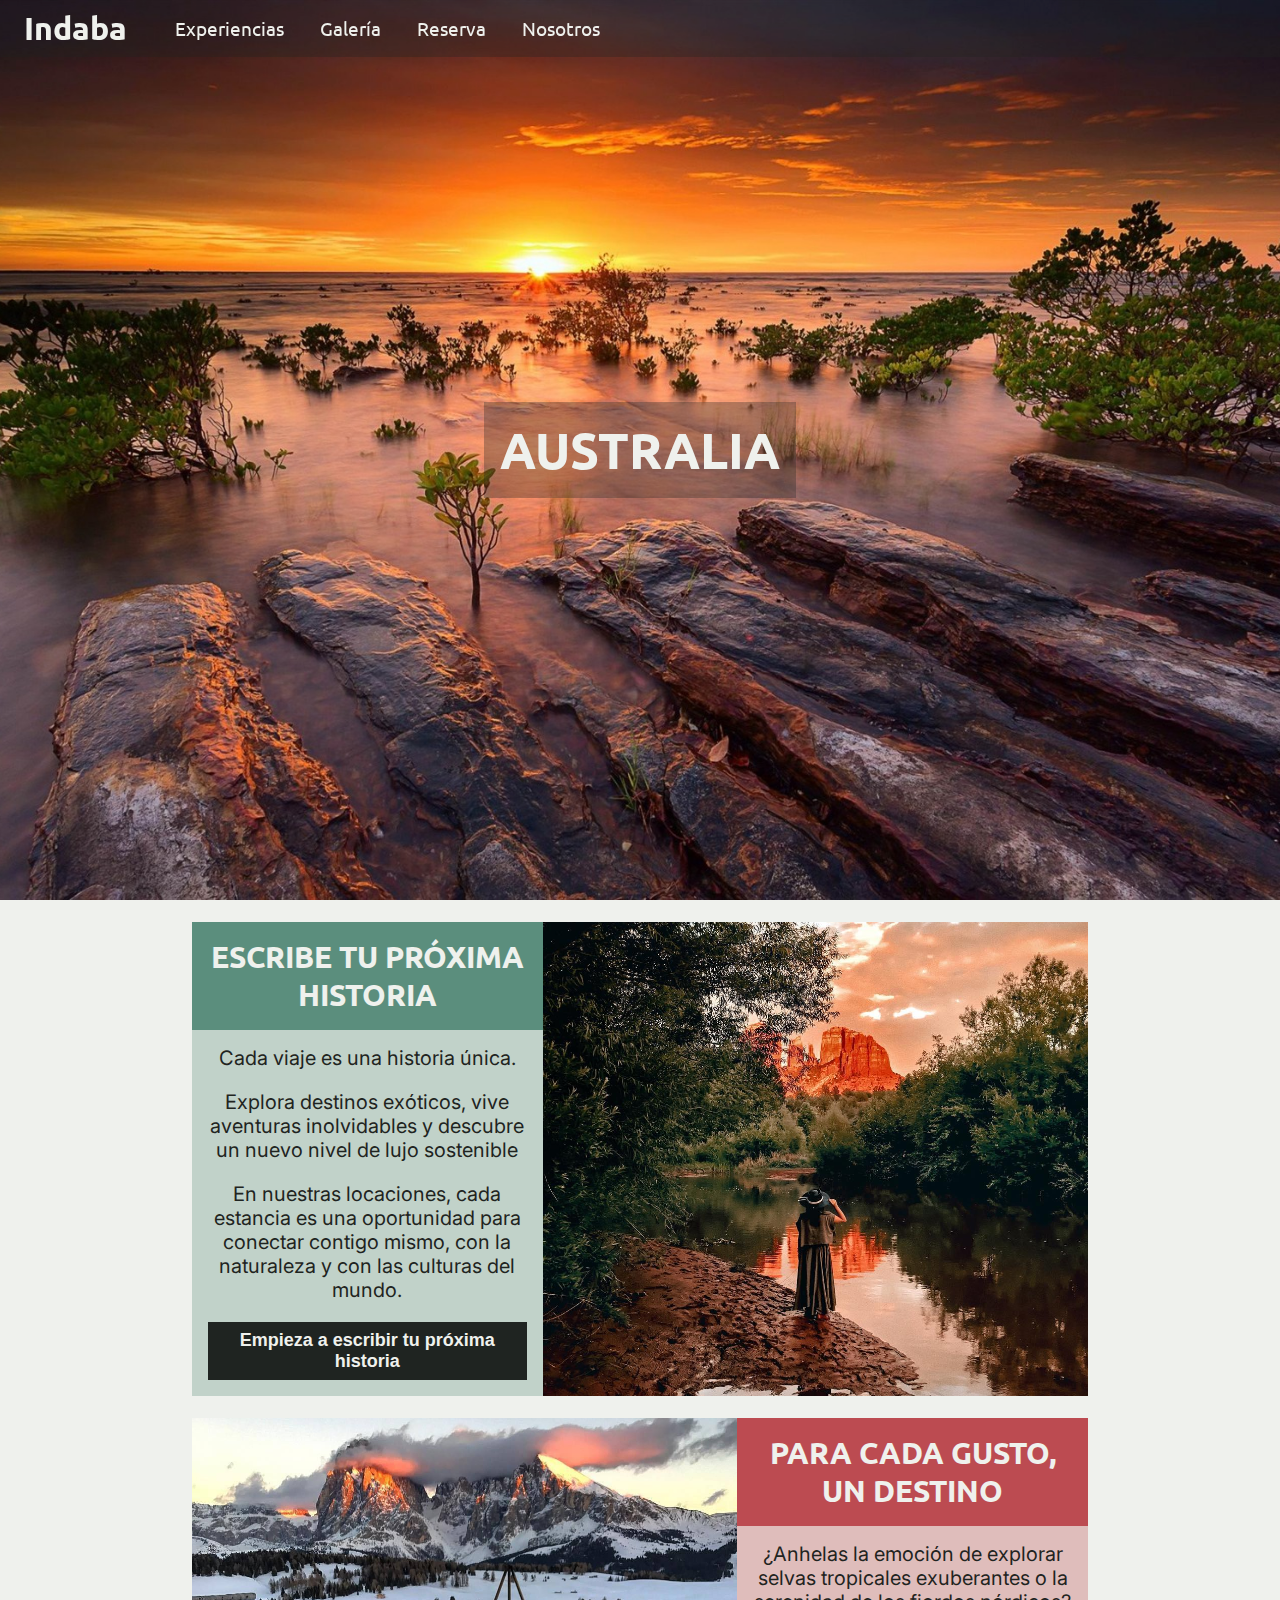
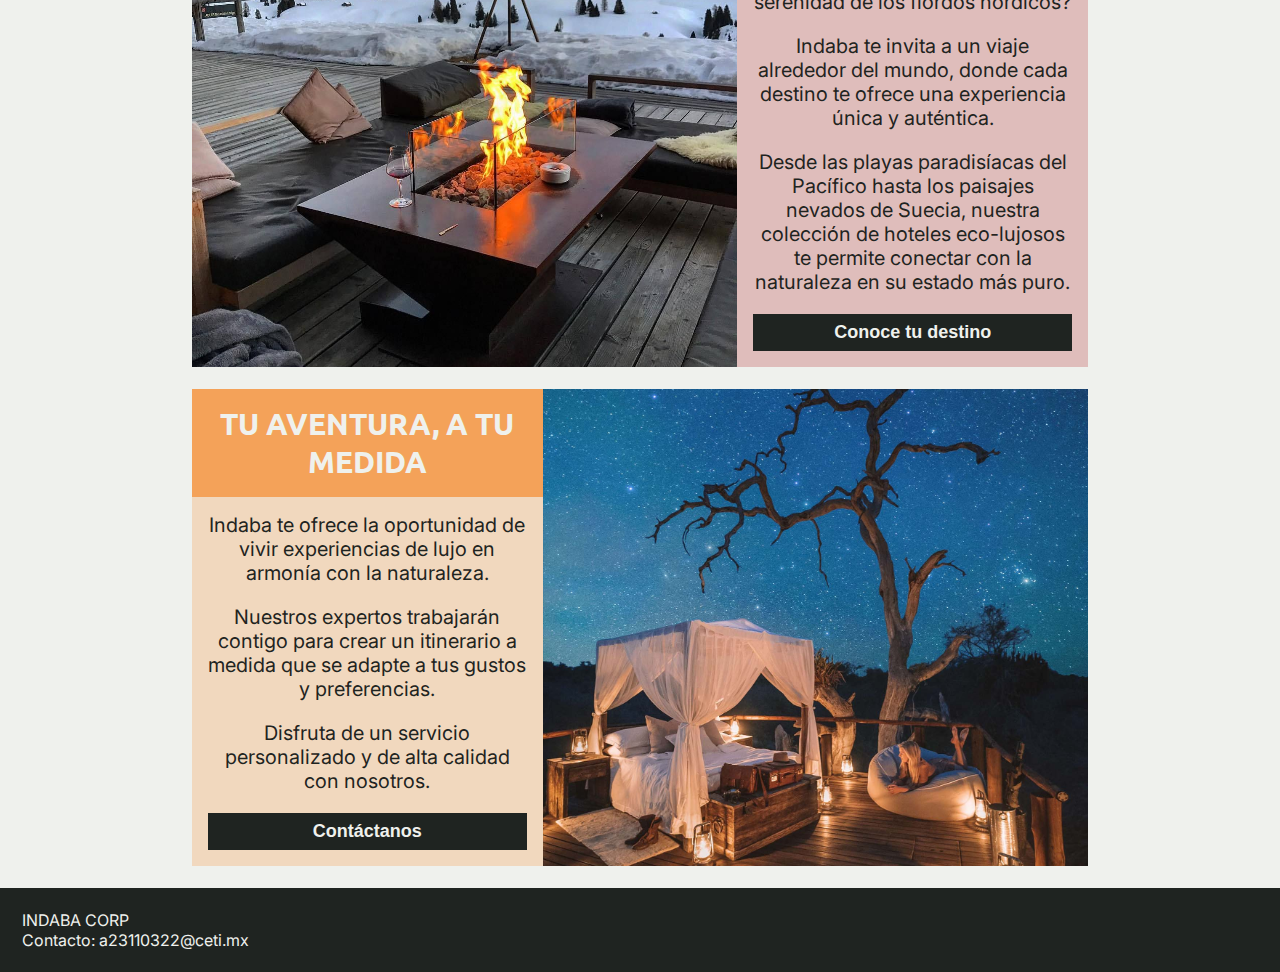
==== index.html @ 70bb821d "seccion main no js" ====
<!DOCTYPE html>
<html lang="en">
<head>
    <meta charset="UTF-8">
    <meta name="viewport" content="width=device-width, initial-scale=1.0">
    <link rel="stylesheet" href="./styles/main.css">
    <link rel="preconnect" href="https://fonts.googleapis.com">
    <link rel="preconnect" href="https://fonts.gstatic.com" crossorigin>
    <link href="https://fonts.googleapis.com/css2?family=Ubuntu:ital,wght@0,300;0,400;0,500;0,700;1,300;1,400;1,500;1,700&display=swap" rel="stylesheet">
    <link href="https://fonts.googleapis.com/css2?family=Inter:ital,opsz,wght@0,14..32,100..900;1,14..32,100..900&display=swap" rel="stylesheet">
    <title>Indaba</title>
</head>
<body>
    <header>
        <h1>Indaba</h1>
        <nav>
            <ul>
                <!-- <li><a href="">Inicio</a></li> -->
                <li><a href="">Experiencias</a></li>
                <li><a href="">Galería</a></li>
                <li><a href="">Reserva</a></li>
                <li><a href="">Nosotros</a></li>
            </ul>
        </nav>
    </header>
    <main class="img-main main-australia foto-cover">
        <h1 class="country-title">AUSTRALIA</h1>
    </main>
    <article class="main-article">
        <section class="article-text">
            <h1 class="fondo-hoja">ESCRIBE TU PRÓXIMA HISTORIA</h1>
            <div class="article-paragraph fondo-hoja-transparente">
                <p>Cada viaje es una historia única. </p>
                <p>Explora destinos exóticos, vive aventuras inolvidables y descubre un nuevo nivel de lujo sostenible</p>
                <p>En nuestras locaciones, cada estancia es una oportunidad para conectar contigo mismo, con la naturaleza y con las culturas del mundo.</p>
                <a href="">Empieza a escribir tu próxima historia</a>
            
            </div>
        </section>
        <section class="article-img foto-cover main-historia">

        </section>
        
    </article>
    <article class="main-article">
        <section class="article-img foto-cover main-destino">
            
        </section>
        <section class="article-text">
            <h1 class="fondo-arcilla">PARA CADA GUSTO, UN DESTINO</h1>
            <div class="article-paragraph fondo-arcilla-transparente">
                <p>¿Anhelas la emoción de explorar selvas tropicales exuberantes o la serenidad de los fiordos nórdicos?</p>
                <p>Indaba te invita a un viaje alrededor del mundo, donde cada destino te ofrece una experiencia única y auténtica. </p>
                <p>Desde las playas paradisíacas del Pacífico hasta los paisajes nevados de Suecia, nuestra colección de hoteles eco-lujosos te permite conectar con la naturaleza en su estado más puro.</p>
                <a href="">Conoce tu destino</a>
            
            </div>
        </section>
        
        
    </article>


    <article class="main-article">
        <section class="article-text">
            <h1 class="fondo-naranja">TU AVENTURA, A TU MEDIDA</h1>
            <div class="article-paragraph fondo-naranja-transparente">
                <p>Indaba te ofrece la oportunidad de vivir experiencias de lujo en armonía con la naturaleza. </p>
                <p>Nuestros expertos trabajarán contigo para crear un itinerario a medida que se adapte a tus gustos y preferencias.</p>
                <p>Disfruta de un servicio personalizado y de alta calidad con nosotros.</p>
                <a href="">Contáctanos</a>
            
            </div>
        </section>
        <section class="article-img foto-cover main-medida">

        </section>
        
    </article>
    

    <footer>
        <p>INDABA CORP</p>
        <p>Contacto: a23110322@ceti.mx</p>
    </footer>
</body>
</html>
---- styles/main.css ----
:root {
    --blanco: #eff1ed;
    --negro: #1f2421;
    --olivo: #8CB369;
    --amarillo: #F4E285;
    --naranja: #F4A259;
    --hoja: #5B8E7D;
    --arcilla: #BC4B51;
    --fuente-principal: Ubuntu, sans-serif;
    --fuente-secundaria: Inter;
    --negro-transparente: #1f242150;
    --hoja-transparente: #5B8E7D50;
    --arcilla-trasnparente: #BC4B5150;
    --naranja-transparente: #F4A25950;
    --amarillo-transparente: #F4E285;
    --olivo-transparente: #8CB36950;
}


.fondo-blanco{
    background-color: var(--blanco);
}

/* Clases de fondo para cada color */

.fondo-negro {
    background-color: var(--negro);
  }
  
  .fondo-olivo {
    background-color: var(--olivo);
  }
  
  .fondo-amarillo {
    background-color: var(--amarillo);
  }
  
  .fondo-naranja {
    background-color: var(--naranja);
  }
  
  .fondo-hoja {
    background-color: var(--hoja);
  }
  
  .fondo-arcilla {
    background-color: var(--arcilla);
  }
  
  /* Clases de fondo para los colores transparentes */
  
  .fondo-negro-transparente {
    background-color: var(--negro-transparente);
  }
  
  .fondo-hoja-transparente {
    background-color: var(--hoja-transparente);
  }
  
  .fondo-arcilla-transparente {
    background-color: var(--arcilla-trasnparente);
  }
  
  .fondo-naranja-transparente {
    background-color: var(--naranja-transparente);
  }
  
  .fondo-amarillo-transparente {
    background-color: var(--amarillo-transparente);
  }
  
  .fondo-olivo-transparente {
    background-color: var(--olivo-transparente);
  }

html, body {
    margin: 0;
    padding: 0;
    box-sizing: border-box;
    font-size: 16px;
    font-family: sans-serif;
    background-color: var(--blanco);
  }


h1, h2{
    font-family: var(--fuente-principal);
    color: var(--negro);
    margin: 0px;
}

p{
    font-family: var(--fuente-secundaria);
    color: var(--negro);
}
header{
    display: flex;
    flex-direction: row;
    align-items: center;
    margin: 0;
    background-color: var(--negro-transparente);
    position: fixed;
    top: 0;
    padding: 0px 24px;
    width: 100%;
}
header h1{
    color: var(--blanco);
}
nav ul{
    display: flex;
    list-style: none;
    justify-content: space-around;
    gap: 20px;
}

nav ul li a{
    color: var(--blanco);
    font-family: var(--fuente-principal);
    text-decoration: none;
    font-size: 1.2rem;
    padding: 8px;
}

nav ul li a:hover{
    color: var(--blanco);
    background-color: var(--negro);
}

.navSelected{
    color: var(--blanco);
    background-color: var(--negro);
}


.img-main{
    width: 100%;
    height: 100vh;
    background-color: var(--arcilla);
    display: flex;
    justify-content: center;
    align-items: center;

}

.country-title{
    color: var(--blanco);
    font-size: 50px;
    background-color: var(--negro-transparente);    
    padding: 16px;    
}

article{
    width: 70%;
    margin: 22px 0px;
    margin-left: 15%;
}

.main-article{
    display: flex;

}

.main-article h1{
    color: var(--blanco);
    
    text-align: center;
    padding: 16px;
    font-size: 30px;
    margin: 0;
}

.main-article p{
    margin-top: 0;
    font-size: 20px;
    text-align: center;
}

.main-article a{
    color: var(--blanco);
    background-color: var(--negro);
    padding: 8px 12px;
    font-weight: bold;
    text-decoration: none;
   text-align: center;
   display: block;
   font-size: 18px;
    
}

.main-article a:hover{
    background-color: var(--negro-transparente);
    color: var(--negro);
}
.article-text{
    width: 45%;
}

.article-paragraph{
    padding: 16px;
}

.article-img{
    background-color: var(--negro);
    width: 70%;
}

.foto-cover{
    background-size: cover;
    background-position: center;
}

.main-australia{
    background-image: url('./../assets/australia-main.jpg');
    
}

  .main-historia{
    background-image: url('./../assets/main-historia.jpg');
  }

.main-destino{
    background-image: url('./../assets/main-destino.jpg');
}

.main-medida{
    background-image: url('./../assets/main-medida.jpg');

}


footer{
    background-color: var(--negro);
    padding: 22px;
}

footer p{
    margin: 0;
    color: var(--blanco);

}
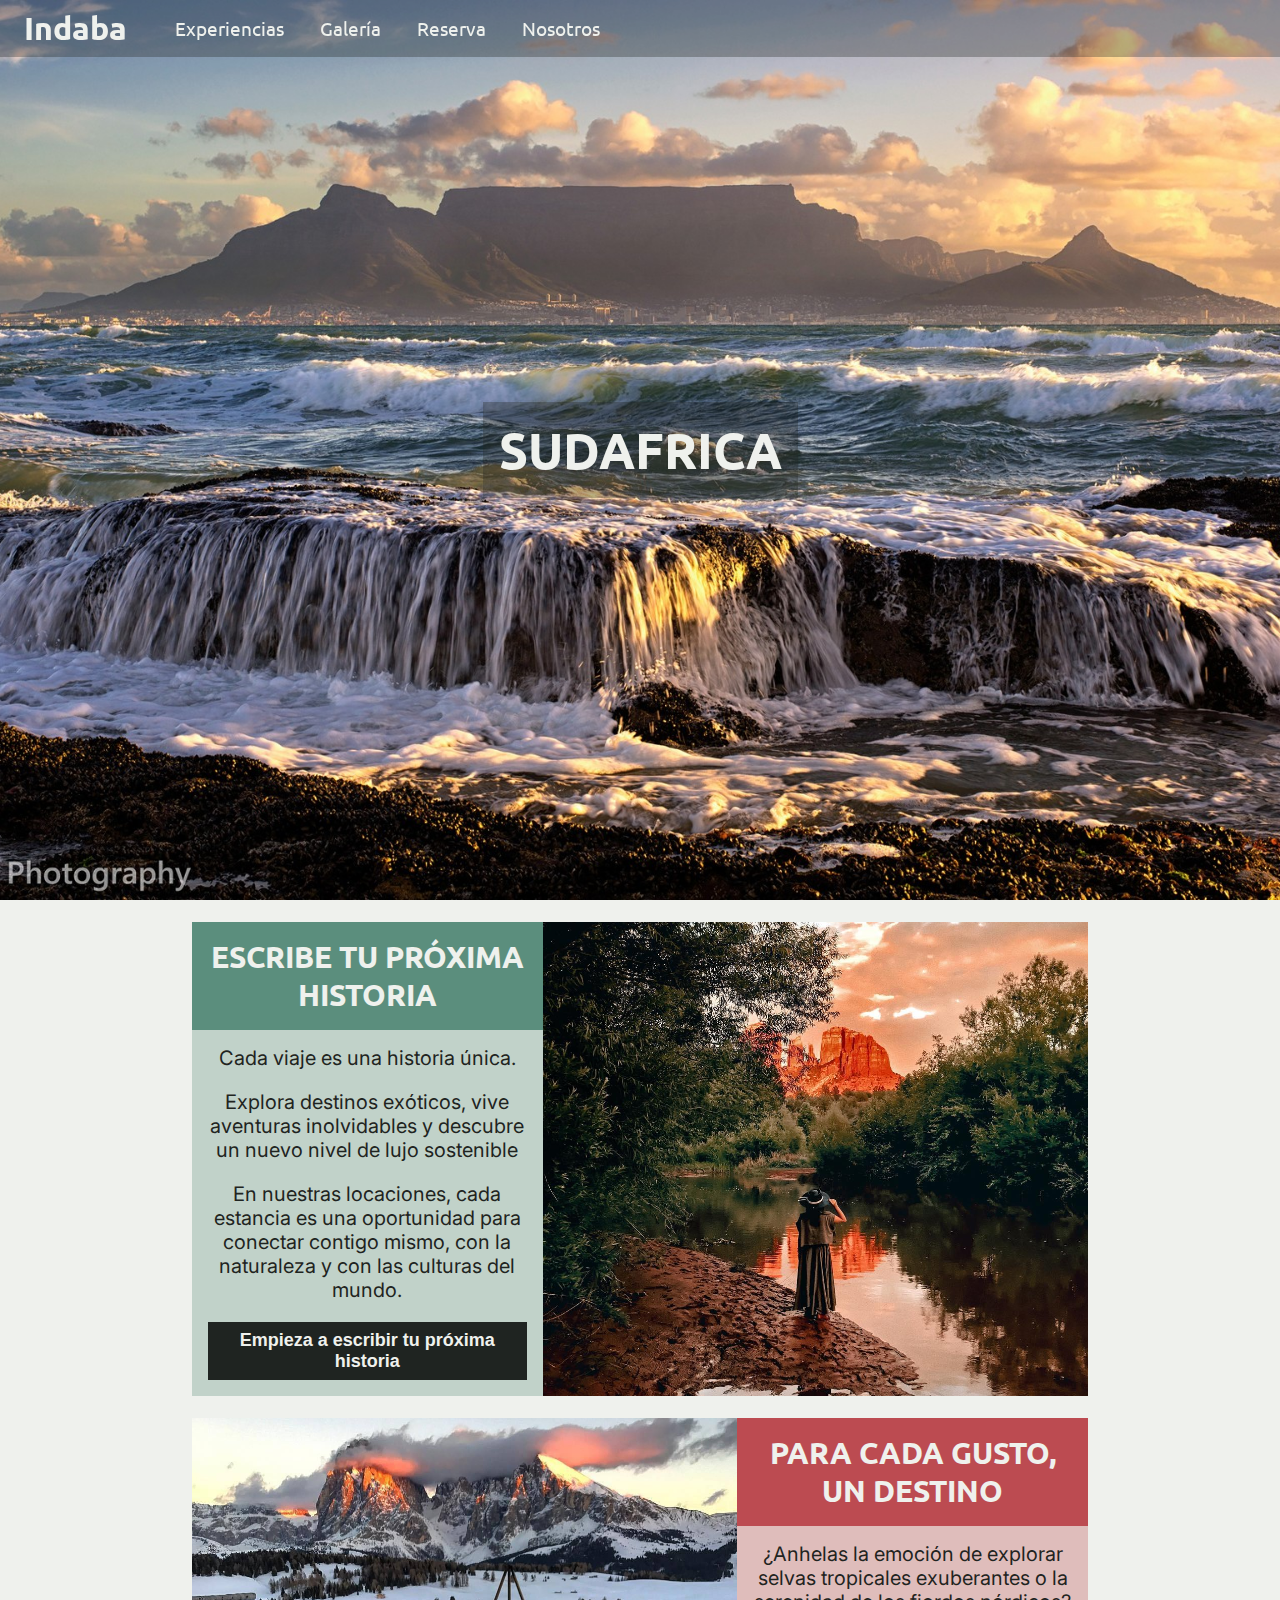
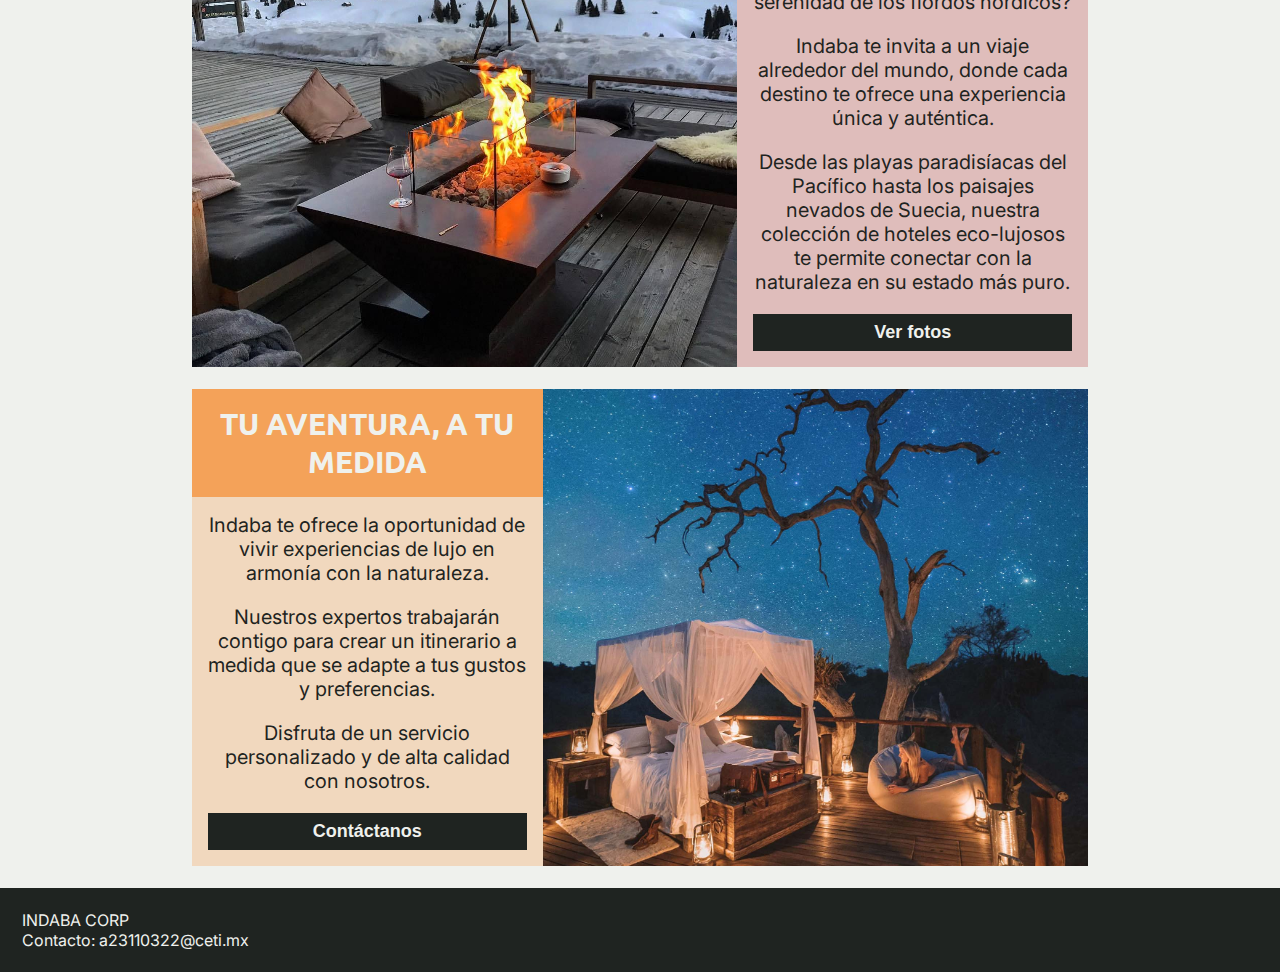
==== commit 599d82e8: "logica de cambio main img" ====
--- a/index.html
+++ b/index.html
@@ -8,6 +8,7 @@
     <link rel="preconnect" href="https://fonts.gstatic.com" crossorigin>
     <link href="https://fonts.googleapis.com/css2?family=Ubuntu:ital,wght@0,300;0,400;0,500;0,700;1,300;1,400;1,500;1,700&display=swap" rel="stylesheet">
     <link href="https://fonts.googleapis.com/css2?family=Inter:ital,opsz,wght@0,14..32,100..900;1,14..32,100..900&display=swap" rel="stylesheet">
+    
     <title>Indaba</title>
 </head>
 <body>
@@ -23,8 +24,8 @@
             </ul>
         </nav>
     </header>
-    <main class="img-main main-australia foto-cover">
-        <h1 class="country-title">AUSTRALIA</h1>
+    <main class="img-main main-sudafrica foto-cover" id="mainFrame">
+        <h1 class="country-title" id="country-title">SUDAFRICA</h1>
     </main>
     <article class="main-article">
         <section class="article-text">
@@ -52,7 +53,7 @@
                 <p>¿Anhelas la emoción de explorar selvas tropicales exuberantes o la serenidad de los fiordos nórdicos?</p>
                 <p>Indaba te invita a un viaje alrededor del mundo, donde cada destino te ofrece una experiencia única y auténtica. </p>
                 <p>Desde las playas paradisíacas del Pacífico hasta los paisajes nevados de Suecia, nuestra colección de hoteles eco-lujosos te permite conectar con la naturaleza en su estado más puro.</p>
-                <a href="">Conoce tu destino</a>
+                <a href="">Ver fotos</a>
             
             </div>
         </section>
@@ -84,4 +85,5 @@
         <p>Contacto: a23110322@ceti.mx</p>
     </footer>
 </body>
+<script src="./index.js"></script>
 </html>--- a/styles/main.css
+++ b/styles/main.css
@@ -156,10 +156,12 @@
     margin-left: 15%;
 }
 
-.main-article{
-    display: flex;
-
-}
+.main-article {
+  display: flex;
+ 
+}
+
+
 
 .main-article h1{
     color: var(--blanco);
@@ -215,6 +217,25 @@
     
 }
 
+.main-indonesia{
+    background-image: url('./../assets/indonesia-main.jpg');
+
+}
+
+.main-costarica{
+    background-image: url('./../assets/costarica-main.jpg');
+
+}
+
+.main-suecia{
+    background-image: url('./../assets/suecia-main.jpg');
+
+}
+
+.main-sudafrica{
+    background-image: url('./../assets/sudafrica-main.jpg');
+
+}
   .main-historia{
     background-image: url('./../assets/main-historia.jpg');
   }
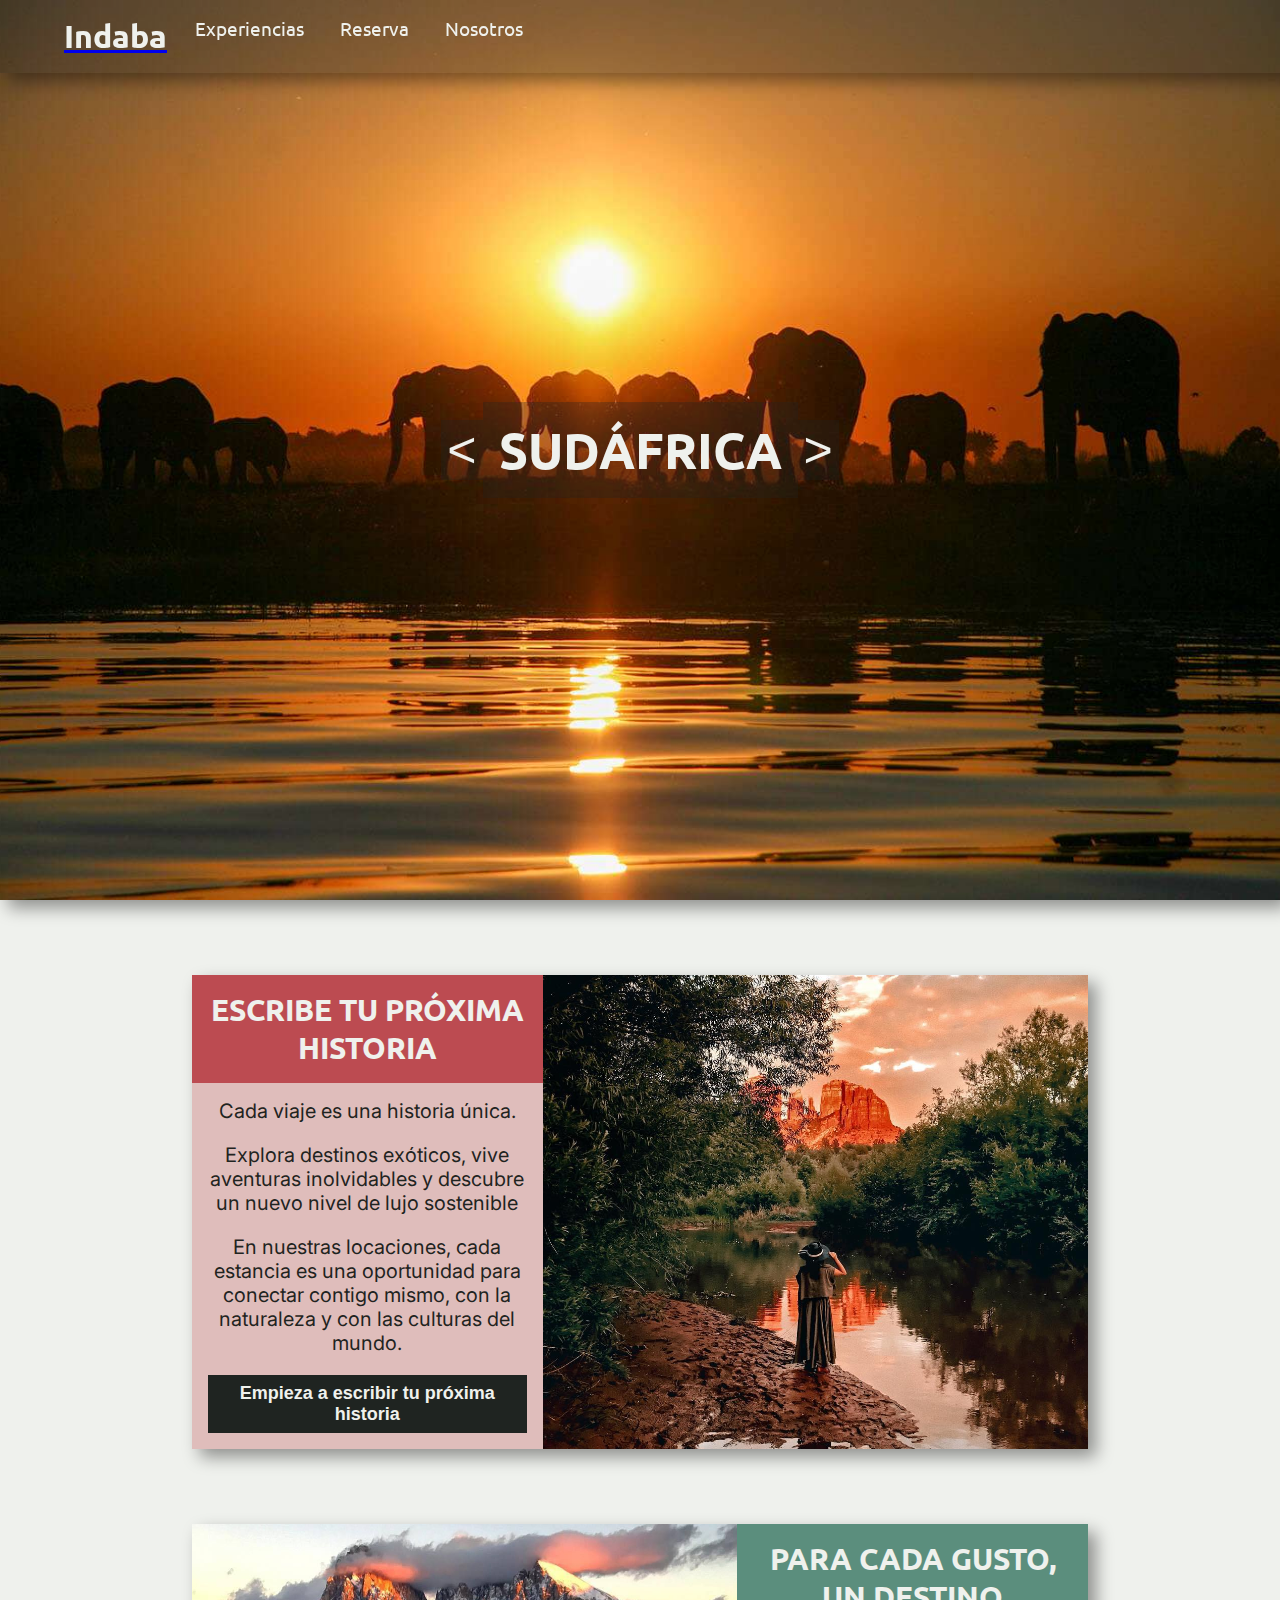
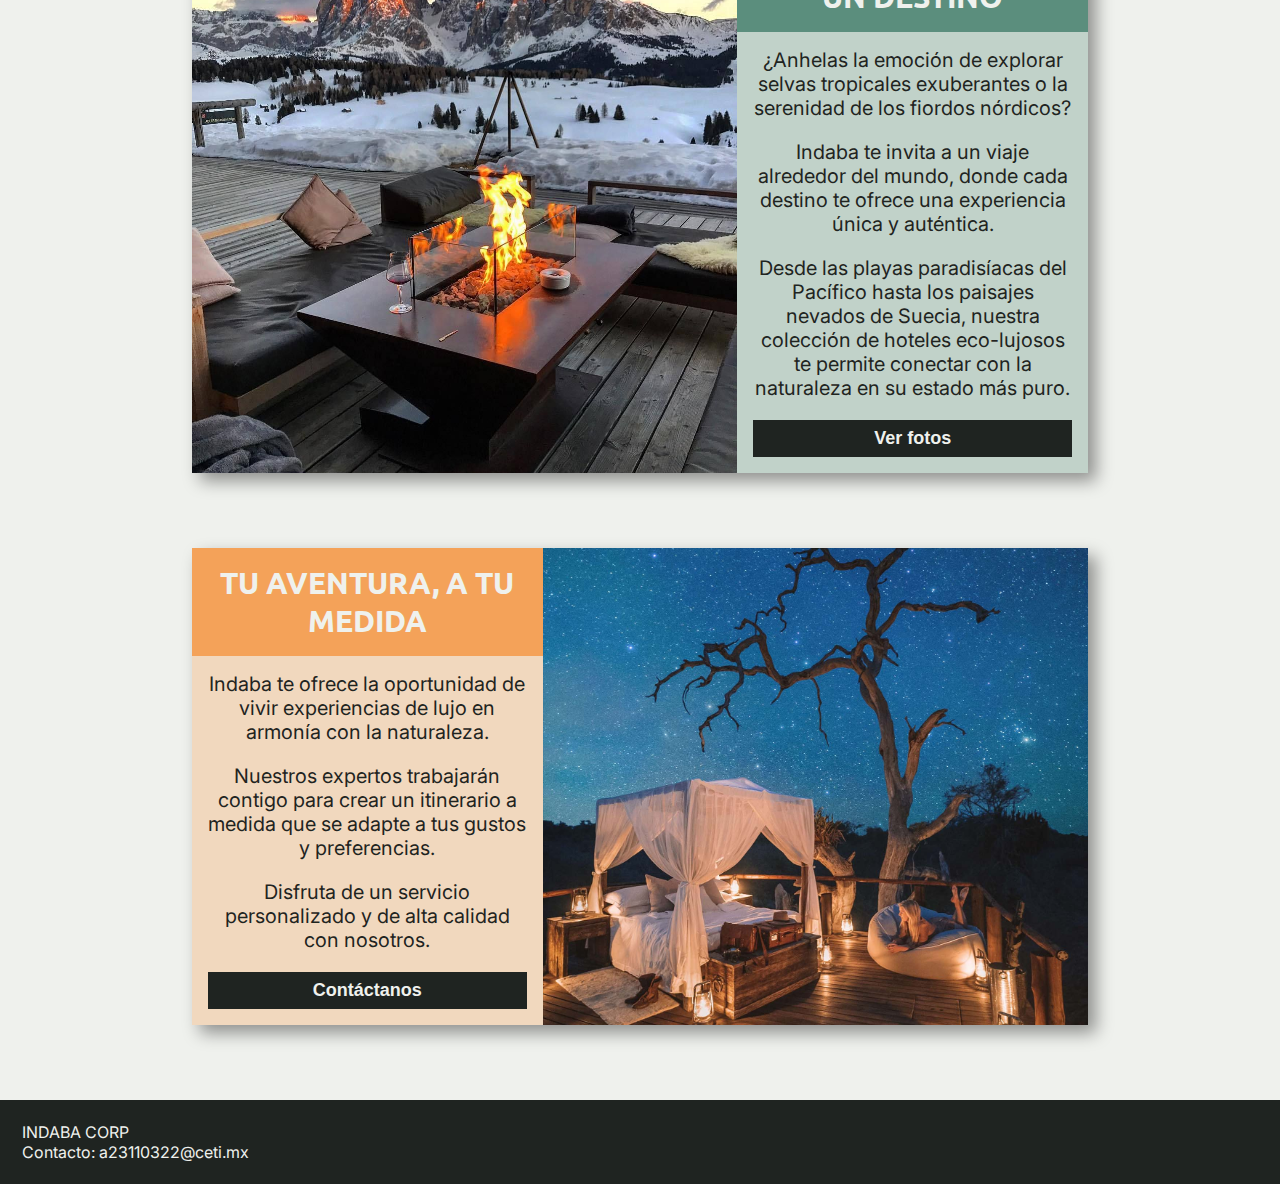
==== commit 5e86b265: "final" ====
--- a/index.html
+++ b/index.html
@@ -4,6 +4,7 @@
     <meta charset="UTF-8">
     <meta name="viewport" content="width=device-width, initial-scale=1.0">
     <link rel="stylesheet" href="./styles/main.css">
+    <link rel="stylesheet" href="./styles/global.css">
     <link rel="preconnect" href="https://fonts.googleapis.com">
     <link rel="preconnect" href="https://fonts.gstatic.com" crossorigin>
     <link href="https://fonts.googleapis.com/css2?family=Ubuntu:ital,wght@0,300;0,400;0,500;0,700;1,300;1,400;1,500;1,700&display=swap" rel="stylesheet">
@@ -12,25 +13,29 @@
     <title>Indaba</title>
 </head>
 <body>
-    <header>
-        <h1>Indaba</h1>
+    <header class="box-shadow">
+        
         <nav>
             <ul>
                 <!-- <li><a href="">Inicio</a></li> -->
-                <li><a href="">Experiencias</a></li>
-                <li><a href="">Galería</a></li>
-                <li><a href="">Reserva</a></li>
-                <li><a href="">Nosotros</a></li>
+                <a href="index.html"><h1>Indaba</h1></a>
+                <li><a href="experiencias.html">Experiencias</a></li>
+                <li><a href="reserva.html">Reserva</a></li>
+                <li><a href="nosotros.html">Nosotros</a></li>
             </ul>
         </nav>
     </header>
-    <main class="img-main main-sudafrica foto-cover" id="mainFrame">
-        <h1 class="country-title" id="country-title">SUDAFRICA</h1>
+    <main class="img-main main-sudafrica foto-cover box-shadow" id="mainFrame">
+        <button class="arrow" id="arrow-left"><</button>
+        <h1 class="country-title" id="country-title">SUDÁFRICA</h1>
+        <button class="arrow" id="arrow-right">></button>
     </main>
-    <article class="main-article">
+    <article class="main-article box-shadow">
         <section class="article-text">
-            <h1 class="fondo-hoja">ESCRIBE TU PRÓXIMA HISTORIA</h1>
-            <div class="article-paragraph fondo-hoja-transparente">
+            
+            <h1 class="fondo-arcilla">ESCRIBE TU PRÓXIMA HISTORIA</h1>
+            
+            <div class="article-paragraph fondo-arcilla-transparente">
                 <p>Cada viaje es una historia única. </p>
                 <p>Explora destinos exóticos, vive aventuras inolvidables y descubre un nuevo nivel de lujo sostenible</p>
                 <p>En nuestras locaciones, cada estancia es una oportunidad para conectar contigo mismo, con la naturaleza y con las culturas del mundo.</p>
@@ -43,13 +48,13 @@
         </section>
         
     </article>
-    <article class="main-article">
+    <article class="main-article box-shadow">
         <section class="article-img foto-cover main-destino">
             
         </section>
         <section class="article-text">
-            <h1 class="fondo-arcilla">PARA CADA GUSTO, UN DESTINO</h1>
-            <div class="article-paragraph fondo-arcilla-transparente">
+            <h1 class="fondo-hoja">PARA CADA GUSTO, UN DESTINO</h1>
+            <div class="article-paragraph fondo-hoja-transparente">
                 <p>¿Anhelas la emoción de explorar selvas tropicales exuberantes o la serenidad de los fiordos nórdicos?</p>
                 <p>Indaba te invita a un viaje alrededor del mundo, donde cada destino te ofrece una experiencia única y auténtica. </p>
                 <p>Desde las playas paradisíacas del Pacífico hasta los paisajes nevados de Suecia, nuestra colección de hoteles eco-lujosos te permite conectar con la naturaleza en su estado más puro.</p>
@@ -62,7 +67,7 @@
     </article>
 
 
-    <article class="main-article">
+    <article class="main-article box-shadow">
         <section class="article-text">
             <h1 class="fondo-naranja">TU AVENTURA, A TU MEDIDA</h1>
             <div class="article-paragraph fondo-naranja-transparente">
--- a/styles/main.css
+++ b/styles/main.css
@@ -1,138 +1,24 @@
-:root {
-    --blanco: #eff1ed;
-    --negro: #1f2421;
-    --olivo: #8CB369;
-    --amarillo: #F4E285;
-    --naranja: #F4A259;
-    --hoja: #5B8E7D;
-    --arcilla: #BC4B51;
-    --fuente-principal: Ubuntu, sans-serif;
-    --fuente-secundaria: Inter;
-    --negro-transparente: #1f242150;
-    --hoja-transparente: #5B8E7D50;
-    --arcilla-trasnparente: #BC4B5150;
-    --naranja-transparente: #F4A25950;
-    --amarillo-transparente: #F4E285;
-    --olivo-transparente: #8CB36950;
-}
 
+@media (max-width: 768px) {
+    article{
+        width: 100%;
+    }
+    .main-article {
+      flex-direction: column; /* Cambia a dirección vertical en pantallas pequeñas */
+    }
 
-.fondo-blanco{
-    background-color: var(--blanco);
-}
-
-/* Clases de fondo para cada color */
-
-.fondo-negro {
-    background-color: var(--negro);
-  }
-  
-  .fondo-olivo {
-    background-color: var(--olivo);
-  }
-  
-  .fondo-amarillo {
-    background-color: var(--amarillo);
-  }
-  
-  .fondo-naranja {
-    background-color: var(--naranja);
-  }
-  
-  .fondo-hoja {
-    background-color: var(--hoja);
-  }
-  
-  .fondo-arcilla {
-    background-color: var(--arcilla);
-  }
-  
-  /* Clases de fondo para los colores transparentes */
-  
-  .fondo-negro-transparente {
-    background-color: var(--negro-transparente);
-  }
-  
-  .fondo-hoja-transparente {
-    background-color: var(--hoja-transparente);
-  }
-  
-  .fondo-arcilla-transparente {
-    background-color: var(--arcilla-trasnparente);
-  }
-  
-  .fondo-naranja-transparente {
-    background-color: var(--naranja-transparente);
-  }
-  
-  .fondo-amarillo-transparente {
-    background-color: var(--amarillo-transparente);
-  }
-  
-  .fondo-olivo-transparente {
-    background-color: var(--olivo-transparente);
   }
 
-html, body {
-    margin: 0;
-    padding: 0;
-    box-sizing: border-box;
-    font-size: 16px;
-    font-family: sans-serif;
-    background-color: var(--blanco);
-  }
-
-
-h1, h2{
-    font-family: var(--fuente-principal);
-    color: var(--negro);
-    margin: 0px;
+.arrow{
+    color: var(--blanco);
+    font-size: 50px;
+    background-color: var(--negro-transparente);
+    border-style: none;
 }
-
-p{
-    font-family: var(--fuente-secundaria);
+.arrow:hover{
+    cursor: pointer;
     color: var(--negro);
 }
-header{
-    display: flex;
-    flex-direction: row;
-    align-items: center;
-    margin: 0;
-    background-color: var(--negro-transparente);
-    position: fixed;
-    top: 0;
-    padding: 0px 24px;
-    width: 100%;
-}
-header h1{
-    color: var(--blanco);
-}
-nav ul{
-    display: flex;
-    list-style: none;
-    justify-content: space-around;
-    gap: 20px;
-}
-
-nav ul li a{
-    color: var(--blanco);
-    font-family: var(--fuente-principal);
-    text-decoration: none;
-    font-size: 1.2rem;
-    padding: 8px;
-}
-
-nav ul li a:hover{
-    color: var(--blanco);
-    background-color: var(--negro);
-}
-
-.navSelected{
-    color: var(--blanco);
-    background-color: var(--negro);
-}
-
-
 .img-main{
     width: 100%;
     height: 100vh;
@@ -140,9 +26,13 @@
     display: flex;
     justify-content: center;
     align-items: center;
-
+    transition: background-image 1.5s ease-in-out, opacity 1.5s ease-in-out;
+    opacity: 1;
 }
-
+.fade-in-out {
+    opacity: 0;
+    transition: opacity 1.5s ease-in-out;
+}
 .country-title{
     color: var(--blanco);
     font-size: 50px;
@@ -152,8 +42,11 @@
 
 article{
     width: 70%;
-    margin: 22px 0px;
+    margin: 75px 0px;
     margin-left: 15%;
+    
+
+
 }
 
 .main-article {
@@ -207,35 +100,7 @@
     width: 70%;
 }
 
-.foto-cover{
-    background-size: cover;
-    background-position: center;
-}
 
-.main-australia{
-    background-image: url('./../assets/australia-main.jpg');
-    
-}
-
-.main-indonesia{
-    background-image: url('./../assets/indonesia-main.jpg');
-
-}
-
-.main-costarica{
-    background-image: url('./../assets/costarica-main.jpg');
-
-}
-
-.main-suecia{
-    background-image: url('./../assets/suecia-main.jpg');
-
-}
-
-.main-sudafrica{
-    background-image: url('./../assets/sudafrica-main.jpg');
-
-}
   .main-historia{
     background-image: url('./../assets/main-historia.jpg');
   }
@@ -250,13 +115,14 @@
 }
 
 
-footer{
-    background-color: var(--negro);
-    padding: 22px;
+.main-zulu{
+    background-image: url("https://future-trans.com/wp-content/uploads/2018/04/wepik-export-20230615110448rAEH-scaled.jpeg");
 }
 
-footer p{
-    margin: 0;
-    color: var(--blanco);
+.main-eco{
+    background-image: url("https://blogger.googleusercontent.com/img/b/R29vZ2xl/AVvXsEgIqascpaePnUoxy-xGvxEtdwy00_qLxPyE0eEwWn6WuKbnN2OLCOA5rvnjsDk3PUExZ4Bqb4XBqT5zePVe9uLFs1ygJCzh2ehEDPi8Efp5xHbIHZv1P8mKlbi3a-atvmnq26Z94Gp1yd_C/s1600/20467__940x_keemala-tree-house-with-pool-hr.jpg");
+}
 
+.main-sky{
+    background-image: url("https://i.pinimg.com/564x/9d/1c/82/9d1c82b18a88eae4cbd4e7801ad8719e.jpg");
 }--- a/styles/global.css
+++ b/styles/global.css
@@ -0,0 +1,191 @@
+:root {
+    --blanco: #eff1ed;
+    --negro: #1f2421;
+    --olivo: #8CB369;
+    --amarillo: #F4E285;
+    --naranja: #F4A259;
+    --hoja: #5B8E7D;
+    --arcilla: #BC4B51;
+    --fuente-principal: Ubuntu, sans-serif;
+    --fuente-secundaria: Inter;
+    --negro-transparente: #1f242150;
+    --hoja-transparente: #5B8E7D50;
+    --arcilla-trasnparente: #BC4B5150;
+    --naranja-transparente: #F4A25950;
+    --amarillo-transparente: #F4E285;
+    --olivo-transparente: #8CB36950;
+    --azul: #5D8AA8;
+    --azul-transparente: #5D8AA850;
+}
+
+
+.fondo-blanco{
+    background-color: var(--blanco);
+}
+
+/* Clases de fondo para cada color */
+.fondo-azul{
+  background-color: var(--azul);
+}
+.fondo-negro {
+    background-color: var(--negro);
+  }
+  
+  .fondo-olivo {
+    background-color: var(--olivo);
+  }
+  
+  .fondo-amarillo {
+    background-color: var(--amarillo);
+  }
+  
+  .fondo-naranja {
+    background-color: var(--naranja);
+  }
+  
+  .fondo-hoja {
+    background-color: var(--hoja);
+  }
+  
+  .fondo-arcilla {
+    background-color: var(--arcilla);
+  }
+  
+  /* Clases de fondo para los colores transparentes */
+.fondo-azul-transparente{
+  background-color: var(--azul-transparente);
+}
+  .fondo-negro-transparente {
+    background-color: var(--negro-transparente);
+  }
+  
+  .fondo-hoja-transparente {
+    background-color: var(--hoja-transparente);
+  }
+  
+  .fondo-arcilla-transparente {
+    background-color: var(--arcilla-trasnparente);
+  }
+  
+  .fondo-naranja-transparente {
+    background-color: var(--naranja-transparente);
+  }
+  
+  .fondo-amarillo-transparente {
+    background-color: var(--amarillo-transparente);
+  }
+  
+  .fondo-olivo-transparente {
+    background-color: var(--olivo-transparente);
+  }
+
+html, body {
+    margin: 0;
+    padding: 0;
+    box-sizing: border-box;
+    font-size: 16px;
+    font-family: sans-serif;
+    background-color: var(--blanco);
+  }
+
+
+h1, h2{
+    font-family: var(--fuente-principal);
+    color: var(--negro);
+    margin: 0px;
+}
+
+p{
+    font-family: var(--fuente-secundaria);
+    color: var(--negro);
+}
+header{
+    display: flex;
+    flex-direction: row;
+    align-items: center;
+    margin: 0;
+    background-color: var(--negro-transparente);
+    position: fixed;
+    top: 0;
+    padding: 0px 24px;
+    width: 100%;
+    z-index: 1;
+}
+header h1{
+    color: var(--blanco);
+}
+nav ul{
+    display: flex;
+    list-style: none;
+    justify-content: space-around;
+    gap: 20px;
+}
+
+nav ul li a{
+    color: var(--blanco);
+    font-family: var(--fuente-principal);
+    text-decoration: none;
+    font-size: 1.2rem;
+    padding: 8px;
+}
+
+nav ul li a:hover{
+    color: var(--blanco);
+    background-color: var(--negro);
+}
+
+.navSelected{
+    color: var(--blanco);
+    background-color: var(--negro);
+}
+
+
+footer{
+  background-color: var(--negro);
+  padding: 22px;
+}
+
+footer p{
+  margin: 0;
+  color: var(--blanco);
+
+}
+
+
+.box-shadow{
+  box-shadow: 8px 8px 16px rgba(0, 0, 0, 0.4);
+}
+
+.foto-cover{
+  background-size: cover;
+  background-position: center;
+}
+
+.main-australia{
+  background-image: url('./../assets/australia-main.jpg');
+  
+}
+
+.main-indonesia{
+  background-image: url('./../assets/indonesia-main.jpg');
+
+}
+
+.main-costarica{
+  background-image: url('./../assets/costarica-main.jpg');
+
+}
+
+.main-suecia{
+  background-image: url('./../assets/suecia-main.jpg');
+
+}
+
+.main-sudafrica{
+  background-image: url('./../assets/sudafrica-main.jpg');
+
+}
+
+.main-nosotros{
+  background-image: url("https://www.lavoz.com.ar/resizer/v2/YBSWTNZIAZBZZPLQXG2BCZP5MM.jpeg?auth=2af5182c90c2ff81df437fd2a657aa3735b8ff9f89fd1855e242fdbeba5b449f&width=2048&height=1066");
+}